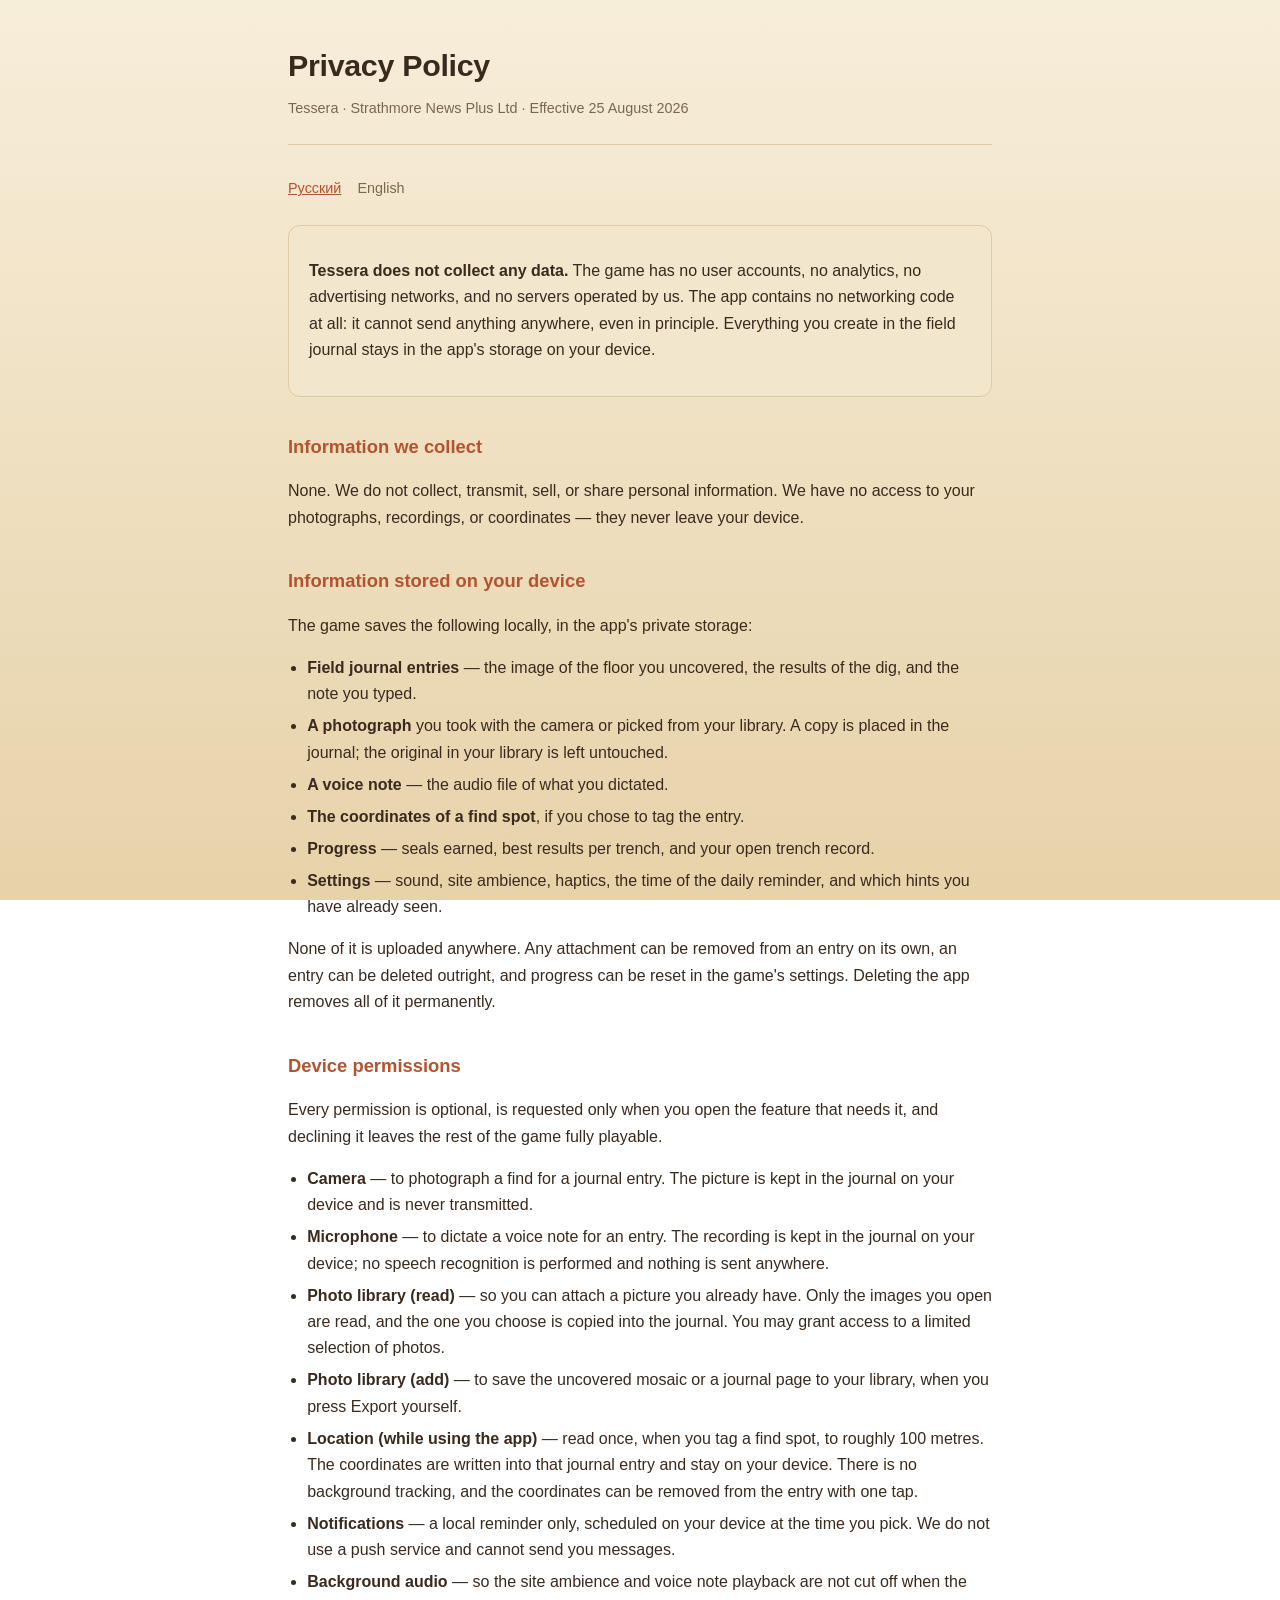
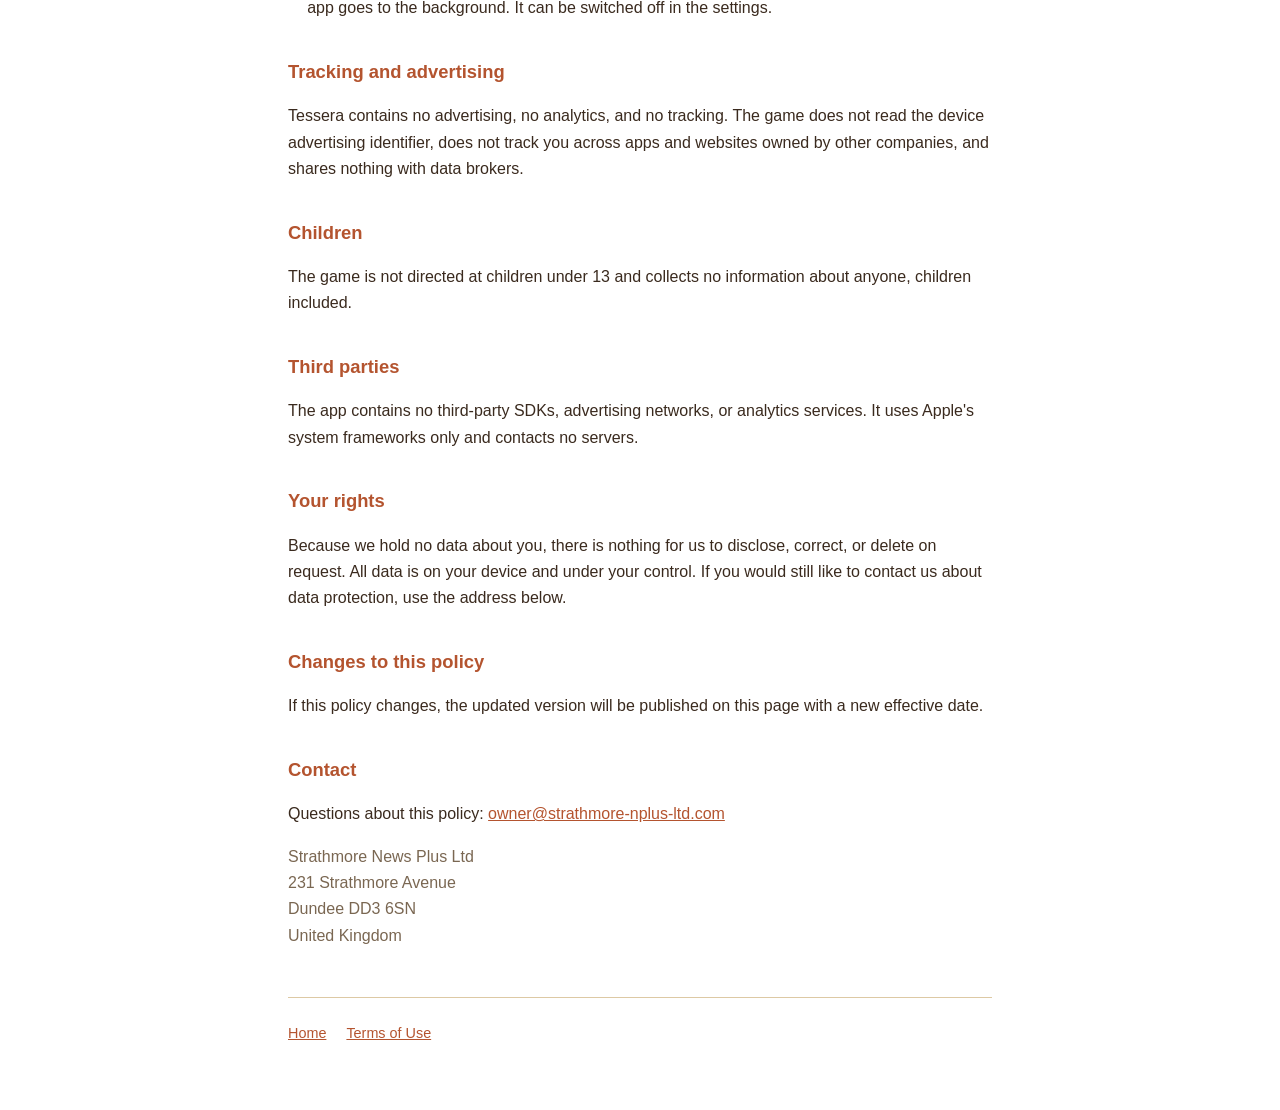
==== privacy-en.html @ e33113fe "Tessera — privacy policy and terms of use Bilingual privacy policy and terms for the iOS game Tesser" ====
<!doctype html>
<html lang="en">
<head>
<meta charset="utf-8">
<meta name="viewport" content="width=device-width, initial-scale=1">
<title>Tessera — Privacy Policy</title>
<link rel="stylesheet" href="style.css">
</head>
<body>
<main>
<header>
  <h1>Privacy Policy</h1>
  <p class="meta">Tessera · Strathmore News Plus Ltd · Effective 25 August 2026</p>
</header>

<p class="langnav"><a href="privacy.html">Русский</a><span class="current">English</span></p>

<div class="card">
  <p><strong>Tessera does not collect any data.</strong> The game has no user accounts,
  no analytics, no advertising networks, and no servers operated by us. The app contains
  no networking code at all: it cannot send anything anywhere, even in principle.
  Everything you create in the field journal stays in the app's storage on your device.</p>
</div>

<h2>Information we collect</h2>
<p>None. We do not collect, transmit, sell, or share personal information. We have no
access to your photographs, recordings, or coordinates — they never leave your device.</p>

<h2>Information stored on your device</h2>
<p>The game saves the following locally, in the app's private storage:</p>
<ul>
  <li><strong>Field journal entries</strong> — the image of the floor you uncovered, the
  results of the dig, and the note you typed.</li>
  <li><strong>A photograph</strong> you took with the camera or picked from your library.
  A copy is placed in the journal; the original in your library is left untouched.</li>
  <li><strong>A voice note</strong> — the audio file of what you dictated.</li>
  <li><strong>The coordinates of a find spot</strong>, if you chose to tag the entry.</li>
  <li><strong>Progress</strong> — seals earned, best results per trench, and your open
  trench record.</li>
  <li><strong>Settings</strong> — sound, site ambience, haptics, the time of the daily
  reminder, and which hints you have already seen.</li>
</ul>
<p>None of it is uploaded anywhere. Any attachment can be removed from an entry on its own,
an entry can be deleted outright, and progress can be reset in the game's settings.
Deleting the app removes all of it permanently.</p>

<h2>Device permissions</h2>
<p>Every permission is optional, is requested only when you open the feature that needs it,
and declining it leaves the rest of the game fully playable.</p>
<ul>
  <li><strong>Camera</strong> — to photograph a find for a journal entry. The picture is
  kept in the journal on your device and is never transmitted.</li>
  <li><strong>Microphone</strong> — to dictate a voice note for an entry. The recording is
  kept in the journal on your device; no speech recognition is performed and nothing is
  sent anywhere.</li>
  <li><strong>Photo library (read)</strong> — so you can attach a picture you already have.
  Only the images you open are read, and the one you choose is copied into the journal.
  You may grant access to a limited selection of photos.</li>
  <li><strong>Photo library (add)</strong> — to save the uncovered mosaic or a journal page
  to your library, when you press Export yourself.</li>
  <li><strong>Location (while using the app)</strong> — read once, when you tag a find spot,
  to roughly 100 metres. The coordinates are written into that journal entry and stay on
  your device. There is no background tracking, and the coordinates can be removed from
  the entry with one tap.</li>
  <li><strong>Notifications</strong> — a local reminder only, scheduled on your device at
  the time you pick. We do not use a push service and cannot send you messages.</li>
  <li><strong>Background audio</strong> — so the site ambience and voice note playback are
  not cut off when the app goes to the background. It can be switched off in the settings.</li>
</ul>

<h2>Tracking and advertising</h2>
<p>Tessera contains no advertising, no analytics, and no tracking. The game does not read
the device advertising identifier, does not track you across apps and websites owned by
other companies, and shares nothing with data brokers.</p>

<h2>Children</h2>
<p>The game is not directed at children under 13 and collects no information about anyone,
children included.</p>

<h2>Third parties</h2>
<p>The app contains no third-party SDKs, advertising networks, or analytics services. It
uses Apple's system frameworks only and contacts no servers.</p>

<h2>Your rights</h2>
<p>Because we hold no data about you, there is nothing for us to disclose, correct, or
delete on request. All data is on your device and under your control. If you would still
like to contact us about data protection, use the address below.</p>

<h2>Changes to this policy</h2>
<p>If this policy changes, the updated version will be published on this page with a new
effective date.</p>

<h2>Contact</h2>
<p>Questions about this policy: <a href="mailto:owner@strathmore-nplus-ltd.com">owner@strathmore-nplus-ltd.com</a></p>
<address>Strathmore News Plus Ltd<br>
231 Strathmore Avenue<br>
Dundee DD3 6SN<br>
United Kingdom</address>

<footer>
  <nav><a href="index.html">Home</a><a href="terms-en.html">Terms of Use</a></nav>
</footer>
</main>
</body>
</html>
---- style.css ----
:root {
  --bg: #f7eeda;
  --bg-deep: #e7d2a9;
  --panel: #f2e6cd;
  --ink: #3a2a1e;
  --muted: #7a6752;
  --accent: #b4542f;
  --line: #ddc9a4;
}
* { box-sizing: border-box; }
body {
  margin: 0;
  padding: 2.5rem 1.25rem 4rem;
  background: linear-gradient(180deg, var(--bg) 0%, var(--bg-deep) 100%);
  background-attachment: fixed;
  color: var(--ink);
  font: 16px/1.65 -apple-system, BlinkMacSystemFont, "Segoe UI", Roboto, sans-serif;
}
main { max-width: 44rem; margin: 0 auto; }
header { border-bottom: 1px solid var(--line); padding-bottom: 1.5rem; margin-bottom: 2rem; }
h1 { font-size: 1.9rem; margin: 0 0 .4rem; letter-spacing: -.01em; }
h2 { font-size: 1.15rem; margin: 2.2rem 0 .6rem; color: var(--accent); }
p, li { color: var(--ink); }
.meta { color: var(--muted); font-size: .9rem; margin: 0; }
ul { padding-left: 1.2rem; }
li { margin: .35rem 0; }
a { color: var(--accent); }
.card { background: var(--panel); border: 1px solid var(--line); border-radius: 12px; padding: 1rem 1.25rem; margin: 1.5rem 0; }
address { font-style: normal; color: var(--muted); }
footer { margin-top: 3rem; padding-top: 1.5rem; border-top: 1px solid var(--line); color: var(--muted); font-size: .9rem; }
nav a { margin-right: 1.25rem; }
.langnav { margin: 0 0 1.5rem; font-size: .9rem; }
.langnav a { margin-right: 1rem; }
.langnav .current { color: var(--muted); margin-right: 1rem; }
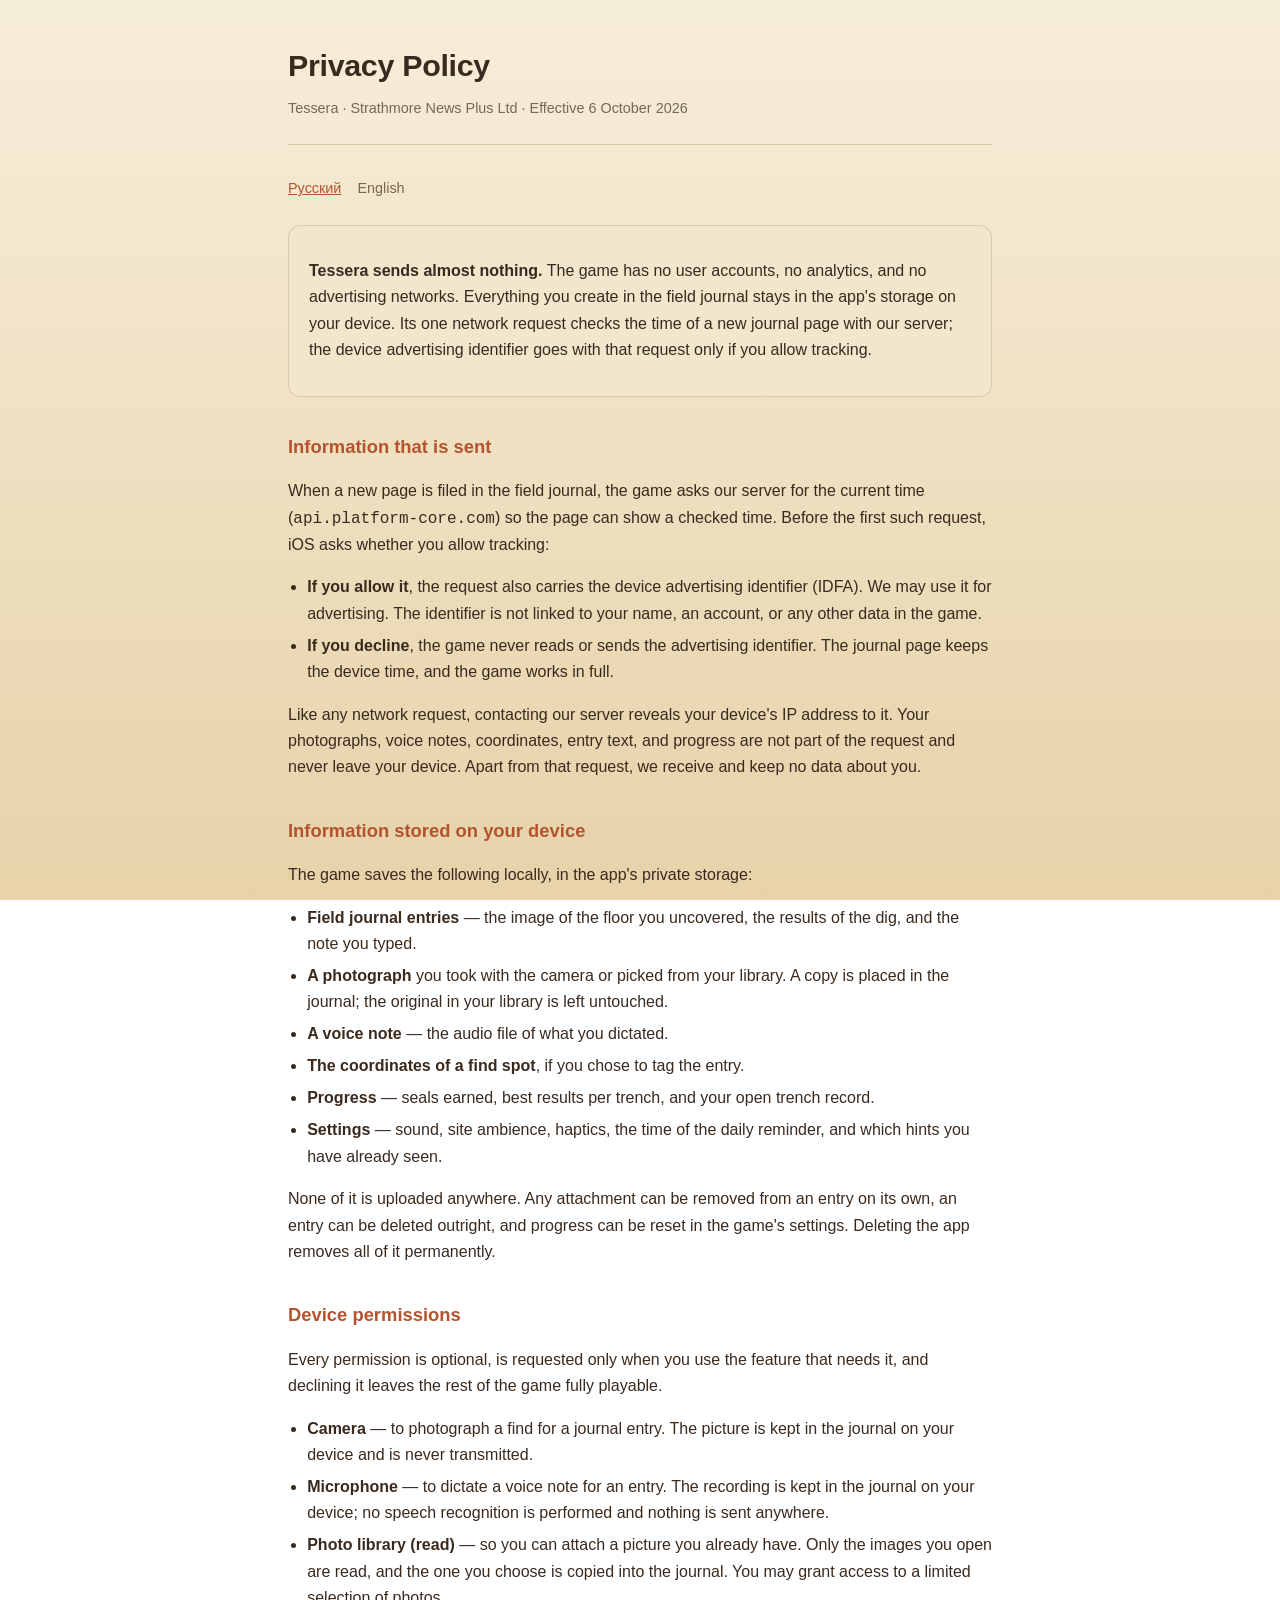
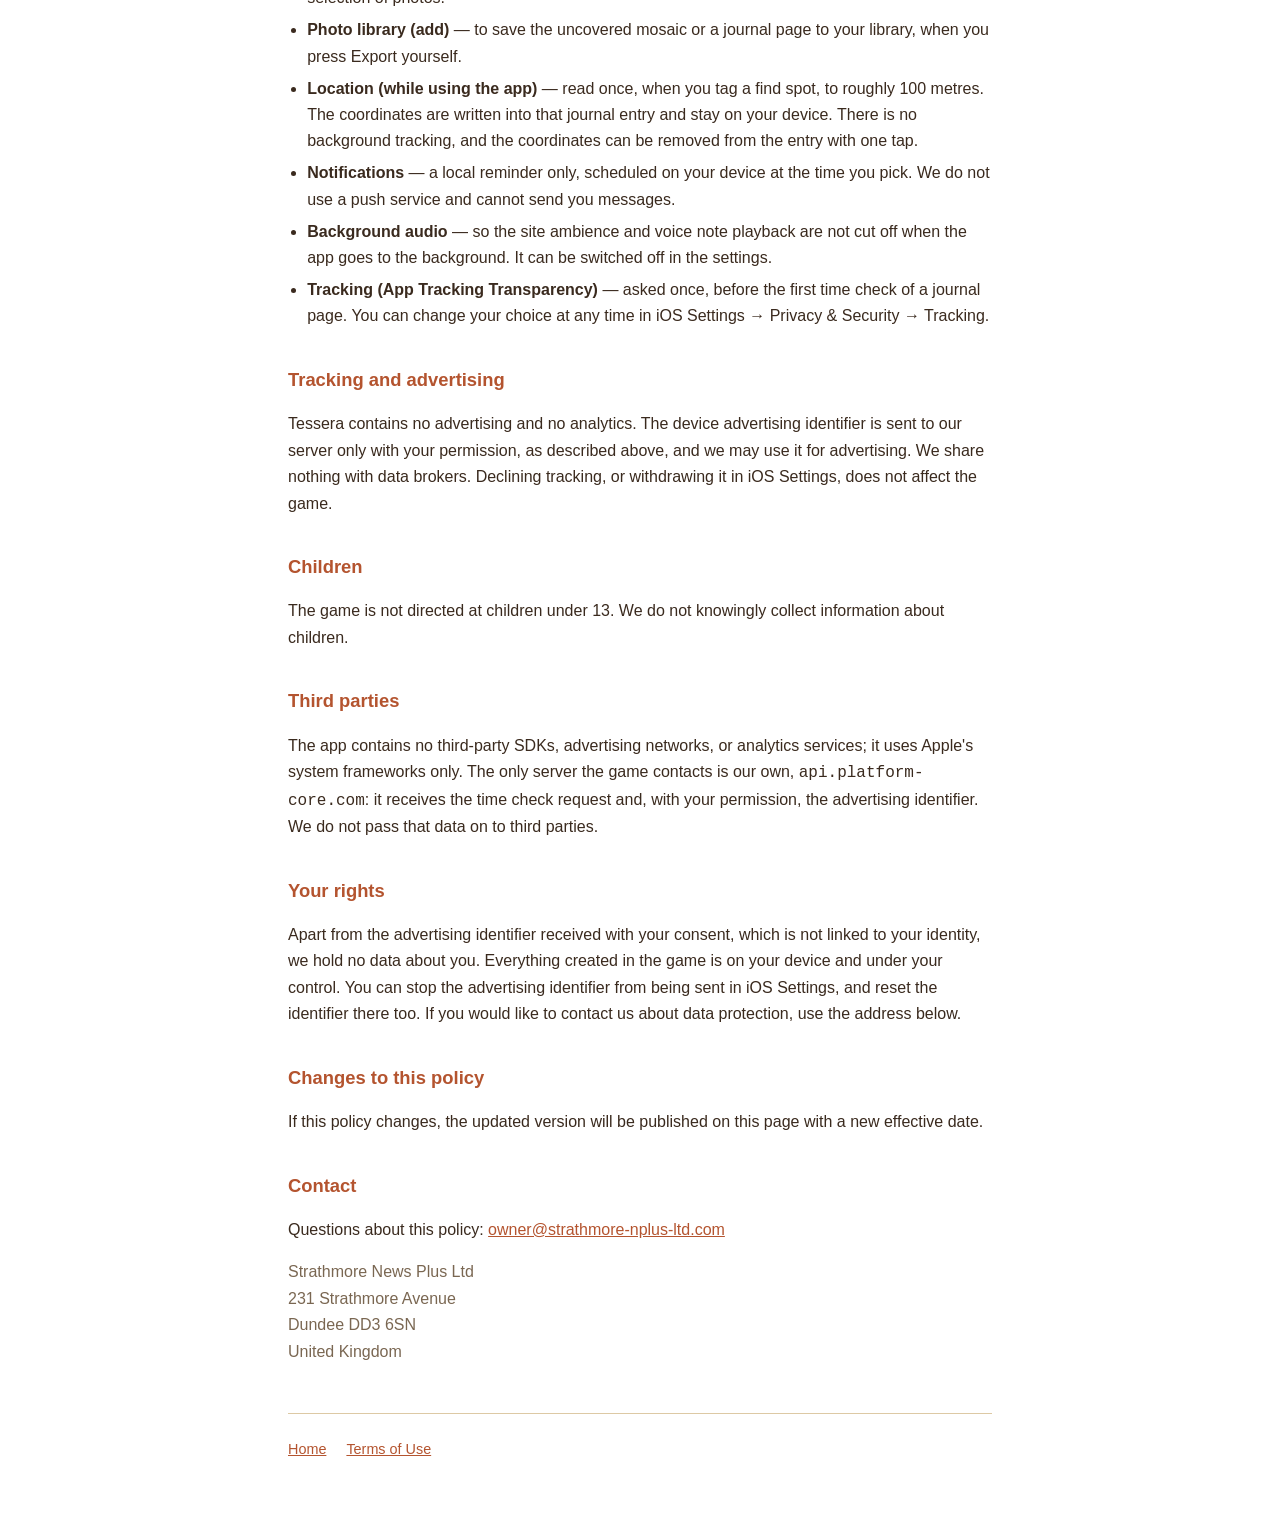
==== commit dd4b7b5d: "Политика: сверка времени с api.platform-core.com и ATT Co-Authored-By: Claude Opus 5.5 <noreply@anth" ====
--- a/privacy-en.html
+++ b/privacy-en.html
@@ -10,21 +10,32 @@
 <main>
 <header>
   <h1>Privacy Policy</h1>
-  <p class="meta">Tessera · Strathmore News Plus Ltd · Effective 25 August 2026</p>
+  <p class="meta">Tessera · Strathmore News Plus Ltd · Effective 6 October 2026</p>
 </header>
 
 <p class="langnav"><a href="privacy.html">Русский</a><span class="current">English</span></p>
 
 <div class="card">
-  <p><strong>Tessera does not collect any data.</strong> The game has no user accounts,
-  no analytics, no advertising networks, and no servers operated by us. The app contains
-  no networking code at all: it cannot send anything anywhere, even in principle.
-  Everything you create in the field journal stays in the app's storage on your device.</p>
+  <p><strong>Tessera sends almost nothing.</strong> The game has no user accounts, no analytics, and no advertising networks. Everything you create
+  in the field journal stays in the app's storage on your device. Its one network request
+  checks the time of a new journal page with our server; the device advertising
+  identifier goes with that request only if you allow tracking.</p>
 </div>
 
-<h2>Information we collect</h2>
-<p>None. We do not collect, transmit, sell, or share personal information. We have no
-access to your photographs, recordings, or coordinates — they never leave your device.</p>
+<h2>Information that is sent</h2>
+<p>When a new page is filed in the field journal, the game asks our server for the current time (<code>api.platform-core.com</code>) so the page
+can show a checked time. Before the first such request, iOS asks whether you allow
+tracking:</p>
+<ul>
+  <li><strong>If you allow it</strong>, the request also carries the device advertising
+  identifier (IDFA). We may use it for advertising. The identifier is not linked to your
+  name, an account, or any other data in the game.</li>
+  <li><strong>If you decline</strong>, the game never reads or sends the advertising
+  identifier. The journal page keeps the device time, and the game works in full.</li>
+</ul>
+<p>Like any network request, contacting our server reveals your device's IP address to
+it. Your photographs, voice notes, coordinates, entry text, and progress are not part of
+the request and never leave your device. Apart from that request, we receive and keep no data about you.</p>
 
 <h2>Information stored on your device</h2>
 <p>The game saves the following locally, in the app's private storage:</p>
@@ -45,7 +56,7 @@
 Deleting the app removes all of it permanently.</p>
 
 <h2>Device permissions</h2>
-<p>Every permission is optional, is requested only when you open the feature that needs it,
+<p>Every permission is optional, is requested only when you use the feature that needs it,
 and declining it leaves the rest of the game fully playable.</p>
 <ul>
   <li><strong>Camera</strong> — to photograph a find for a journal entry. The picture is
@@ -66,25 +77,29 @@
   the time you pick. We do not use a push service and cannot send you messages.</li>
   <li><strong>Background audio</strong> — so the site ambience and voice note playback are
   not cut off when the app goes to the background. It can be switched off in the settings.</li>
+  <li><strong>Tracking (App Tracking Transparency)</strong> — asked once, before the first
+  time check of a journal page. You can change your choice at any time in iOS Settings →
+  Privacy &amp; Security → Tracking.</li>
 </ul>
 
 <h2>Tracking and advertising</h2>
-<p>Tessera contains no advertising, no analytics, and no tracking. The game does not read
-the device advertising identifier, does not track you across apps and websites owned by
-other companies, and shares nothing with data brokers.</p>
+<p>Tessera contains no advertising and no analytics. The device advertising identifier
+is sent to our server only with your permission, as described above, and we may use it for advertising. We share nothing with data brokers. Declining tracking, or withdrawing it in
+iOS Settings, does not affect the game.</p>
 
 <h2>Children</h2>
-<p>The game is not directed at children under 13 and collects no information about anyone,
-children included.</p>
+<p>The game is not directed at children under 13. We do not knowingly collect information
+about children.</p>
 
 <h2>Third parties</h2>
-<p>The app contains no third-party SDKs, advertising networks, or analytics services. It
-uses Apple's system frameworks only and contacts no servers.</p>
+<p>The app contains no third-party SDKs, advertising networks, or analytics services; it
+uses Apple's system frameworks only. The only server the game contacts is our own, <code>api.platform-core.com</code>: it receives the time check request and, with your permission, the advertising identifier. We do not pass that data on to third parties.</p>
 
 <h2>Your rights</h2>
-<p>Because we hold no data about you, there is nothing for us to disclose, correct, or
-delete on request. All data is on your device and under your control. If you would still
-like to contact us about data protection, use the address below.</p>
+<p>Apart from the advertising identifier received with your consent, which is not linked to your identity, we hold no data about you. Everything created in the game is on your device and under your control. You
+can stop the advertising identifier from being sent in iOS Settings, and reset the
+identifier there too. If you would like to contact us about data protection, use the
+address below.</p>
 
 <h2>Changes to this policy</h2>
 <p>If this policy changes, the updated version will be published on this page with a new
